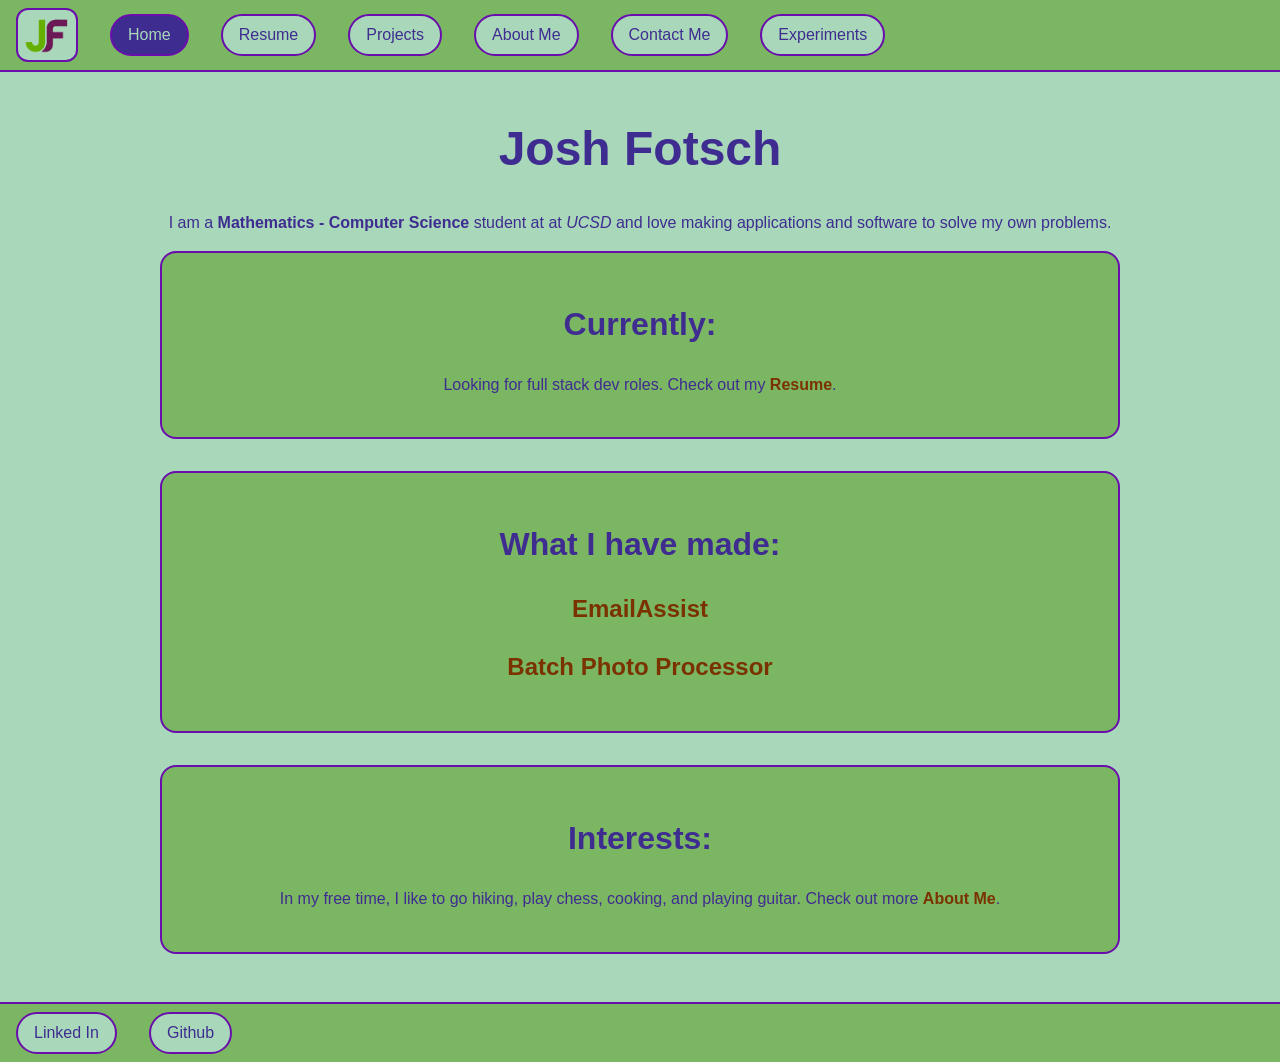
==== index.html @ 29458a07 "chore: init and added existing files" ====
<!DOCTYPE html>
<html lang="en">

<head>
  <meta charset="utf-8">
  <meta name="viewport" content="width=device-width, initial-scale=1">
  <title>Josh Fotsch</title>
  <script src="hello-world.js"></script>
  <link rel="icon" type="image/png" href="media/logo.png">
  <link rel="stylesheet" href="style.css">
</head>

<body>
  <header>
    <picture>
      <source media="(prefers-color-scheme: dark)" srcset="media/logo-dark.png">
      <img src="media/logo.png" alt="Site logo" width="50">
    </picture>
    <nav>
      <ul>
        <li>
          <a href="index.html" aria-current="page">Home</a>
        </li>
        <li>
          <a href="resume.html">Resume</a>
        </li>
        <li>
          <a href="projects.html">Projects</a>
        </li>
        <li>
          <a href="about.html">About Me</a>
        </li>
        <li>
          <a href="contact.html">Contact Me</a>
        </li>
        <li>
          <a href="experiments.html">Experiments</a>
        </li>
      </ul>
    </nav>
  </header>

  <main>
    <h1>Josh Fotsch</h1>
    <p>I am a<b> Mathematics - Computer Science</b> student at at <i>UCSD</i> and love making applications and software
      to solve my
      own problems.</p>

    <section class="currently-section card">
      <h2>Currently:</h2>
      <p>Looking for full stack dev roles. Check out my <a href="resume.html"><strong>Resume</strong></a>.</p>
    </section>

    <section class="projects-section card">
      <h2>What I have made:</h2>
      <article>
        <h3><a href="projects.html#EmailAssist">EmailAssist</a></h3>
      </article>
      <article>
        <h3> <a href="projects.html#Batch-Photo-Processor">Batch Photo Processor</a></h3>
      </article>
    </section>

    <section class="interests-section card">
      <h2>Interests:</h2>
      <p>In my free time, I like to go hiking, play chess, cooking, and playing guitar. Check out more <a
          href="about.html"><strong>About Me</strong></a>.</p>
    </section>

    <hello-world></hello-world>
    <noscript>JavaScript is off. Consider turning it on for full effect!</noscript>

  </main>

  <footer>
    <ul>
      <li>
        <a href="https://www.linkedin.com/in/joshua-fotsch222/">Linked In</a>
      </li>
      <li>
        <a href="https://github.com/joshuafotsch">Github</a>
      </li>
    </ul>
  </footer>
</body>

</html>
---- style.css ----
/* Name: Josh Fotsch
   Repo URL: https://github.com/joshuafotsch/CSE134B-HW3
*/

:root {
    /* Palette */
    --Light-Green: #A8D8B9;
    --Lime-Green: #7BB662;
    --Deep-Slate-Purple: #3f2c91;
    --Royal-Purple: #6A0DAD;
    --Burnt-Orange: #7A3300;

    /* Colors */
    --color-background: var(--Light-Green);
    --color-nav: var(--Lime-Green);
    --color-text: var(--Deep-Slate-Purple);
    --color-link: var(--Burnt-Orange);
    --color-link-visited: var(--Burnt-Orange);
    --color-border: var(--Royal-Purple);
    --color-button-background: var(--Light-Green);
    --color-card-background: var(--Lime-Green);

    /* Font */
    --font-family: Arial, Helvetica, sans-serif;

    /* Layout */
    --content-width: 60rem;
    --space: 1rem;
    --border: 2px solid var(--color-border);
}


/* Global Styles:*/
body {
    display: flex;
    flex-direction: column;
    min-height: 100vh;
    margin: 0;
    background-color: var(--color-nav);
    font-family: var(--font-family);
    color: var(--color-text);
    line-height: 1.6;
}

main {
    text-align: center;
    flex: 1;
    background-color: var(--color-background);
    padding-block: var(--space);
    padding-inline: max(calc(var(--space) * 1.5), (100% - var(--content-width)) / 2);
}

img,
video,
iframe {
    max-width: 100%;
}

img,
video {
    height: auto;
}

h1 {
    font-size: 3rem;
    line-height: 1.2;
}

h2 {
    font-size: 2rem;
    line-height: 1.3;
    text-align: center;
}

h3 {
    font-size: 1.5rem;
    line-height: 1.4;
}

a:link {
    color: var(--color-link);
    text-decoration: none;
}

a:visited {
    color: var(--color-link-visited);
}

/* Header and footer */
header {
    display: flex;
    flex-wrap: wrap;
    align-items: center;
    gap: 2rem;
    padding: 0.5rem 1rem;
    background-color: var(--color-nav);
    border-bottom: var(--border);
}

/* logo inside the header */
header img {
    display: block;
    padding: 0.25rem;
    background-color: var(--color-button-background);
    border: var(--border);
    border-radius: 0.75rem;
}

footer {
    padding: 0.5rem 1rem;
    background-color: var(--color-nav);
    border-top: var(--border);
}

nav ul,
footer ul {
    display: flex;
    flex-wrap: wrap;
    gap: 2rem;
    margin: 0;
    padding: 0;
    list-style-type: none;
}

/* Nav and footer buttons */
nav a:link,
nav a:visited,
footer a:link,
footer a:visited {
    display: inline-block;
    padding: 0.4em 1em;
    border: var(--border);
    border-radius: 999px;
    background-color: var(--color-button-background);
    color: var(--color-text);
}

nav a:hover,
footer a:hover {
    background-color: var(--Royal-Purple);
    color: var(--color-button-background);
}

nav a:focus-visible,
footer a:focus-visible {
    outline: 3px solid var(--Deep-Slate-Purple);
    outline-offset: 3px;
}

/* Current page nav link */
nav a[aria-current="page"] {
    background-color: var(--Deep-Slate-Purple);
    color: var(--color-button-background);
}

/* Card box: home and experiments sections, each project in the list */
.card {
    padding: calc(var(--space) * 1.5);
    background-color: var(--color-card-background);
    border: var(--border);
    border-radius: 1rem;
}

/* Space between sections */
main>section {
    margin-bottom: calc(var(--space) * 2);
}

label {
    font-weight: bold;
}

/* Pill buttons (about + contact) */
button {
    padding: 0.5em 1.5em;
    font: inherit;
    font-weight: bold;
    color: var(--color-button-background);
    background-color: var(--Deep-Slate-Purple);
    border: var(--border);
    border-radius: 999px;
    cursor: pointer;
}

button:hover {
    background-color: var(--Royal-Purple);
}

button:focus-visible {
    outline: 3px solid var(--Deep-Slate-Purple);
    outline-offset: 3px;
}

/* Narrow screens: logo above nav, smaller gaps */
@media (max-width: 40rem) {
    header {
        flex-direction: column;
        align-items: flex-start;
        gap: calc(var(--space) * 0.5);
    }

    nav ul,
    footer ul {
        gap: calc(var(--space) * 0.5);
    }
}

/* Page specific style: */

/* INDEX (index.html) */

/* RESUME (resume.html) */

/* PROJECTS (projects.html) */

/* Remove list numbers */
.project-list {
    list-style-type: none;
    padding: 0;
    margin: 0;
}

/* Adjacent sibling combinator: space between projects */
.project-list>li+li {
    margin-top: calc(var(--space) * 2);
}

/* Narrow screens: text, then screenshot below */
project-card {
    text-align: left;
    display: grid;
    column-gap: calc(var(--space) * 1.5);
    align-items: start;
}

project-card>h2 {
    margin-top: 0;
}

/* Screenshot fills its column, so it grows with the screen */
project-card>img {
    width: 100%;
    box-shadow: 0 0.25rem 0.75rem rgb(0 0 0 / 0.3);
}

/* Wider screens: text 1/3, screenshot 2/3, side by side */
@media (min-width: 48rem) {
    project-card {
        grid-template-columns: 1fr 2fr;
        grid-template-rows: auto auto 1fr;
    }

    /* Child combinator: text in the narrow column */
    project-card>* {
        grid-column: 1;
    }

    project-card>img {
        grid-column: 2;
        grid-row: 1 / 4;
    }

    /* Zig-zag: every second project flips sides */
    .project-list>li:nth-child(even) project-card {
        grid-template-columns: 2fr 1fr;
    }

    .project-list>li:nth-child(even) project-card>* {
        grid-column: 2;
    }

    .project-list>li:nth-child(even) project-card>img {
        grid-column: 1;
    }
}

/* ABOUT (about.html) */
.page-about main>section {
    display: grid;
    grid-template-columns: 1fr 1fr;
    gap: var(--space);
    align-items: start;
}

.page-about main>section>* {
    grid-column: 1 / -1;
}

.page-about main>section>img {
    grid-column: auto;
    width: 100%;
}

.page-about main>section>h2 {
    display: flex;
    align-items: center;
    gap: var(--space);
    margin: 0;
}

.page-about main>section>h2::before,
.page-about main>section>h2::after {
    content: "";
    flex: 1;
    border-top: var(--border);
}

.page-about button {
    justify-self: center;
}

.page-about progress {
    width: 100%;
    height: 1.25rem;
    accent-color: var(--Royal-Purple);
}

.page-about ol {
    list-style-position: inside;
    padding: 0;
}

.page-about ol li {
    margin-bottom: 0.25em;
}

.page-about ol li::marker {
    color: var(--Royal-Purple);
    font-weight: bold;
}

/* Narrow screens: stack the photos */
@media (max-width: 40rem) {
    .page-about main>section {
        grid-template-columns: 1fr;
    }
}


/* CONTACT (contact.html) */
form {
    max-width: 35rem;
    margin-inline: auto;
    text-align: left;
}

form fieldset {
    display: flex;
    flex-direction: column;
    gap: calc(var(--space) * 0.5);
    margin: 0;
    padding: calc(var(--space) * 1.5);
    background-color: var(--color-button-background);
    border: var(--border);
    border-radius: 1rem;
}

legend {
    padding: 0 0.5em;
    font-size: 1.2rem;
    font-weight: bold;
}

input[type="email"],
textarea {
    width: 100%;
    box-sizing: border-box;
    padding: 0.5em 0.75em;
    font: inherit;
    color: var(--color-text);
    border: var(--border);
    border-radius: 0.5rem;
}

/* Submit button */
form button {
    align-self: flex-start;
}

input:focus-visible,
textarea:focus-visible {
    outline: 3px solid var(--Deep-Slate-Purple);
    outline-offset: 3px;
}

/* EXPERIMENTS (experiments.html) */
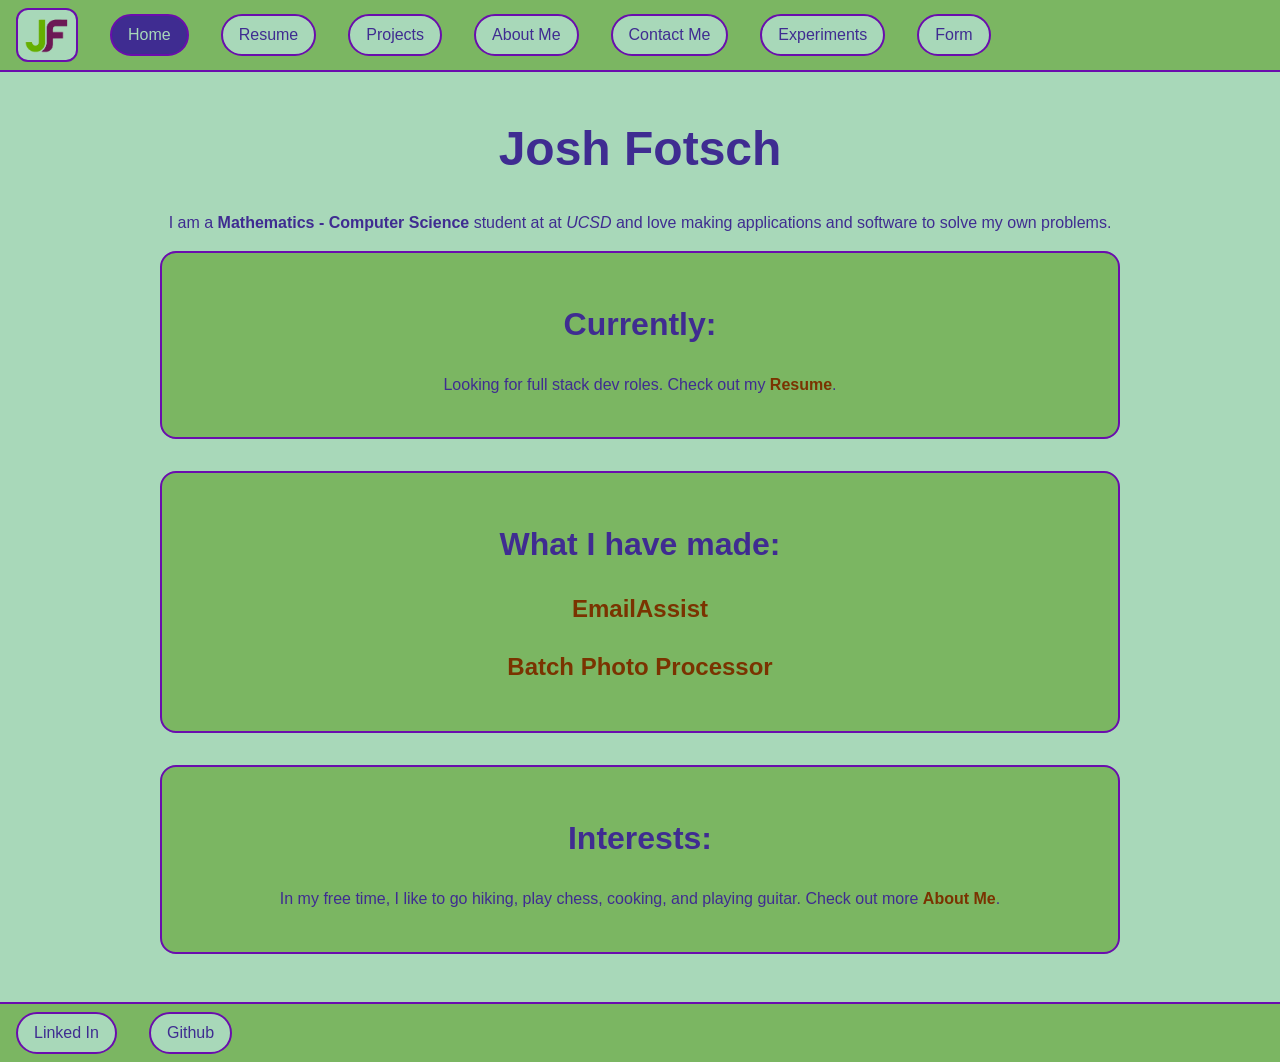
==== commit 54e9045b: "feat: added no form js page" ====
--- a/index.html
+++ b/index.html
@@ -35,6 +35,9 @@
         </li>
         <li>
           <a href="experiments.html">Experiments</a>
+        </li>
+        <li>
+          <a href="form-no-js.html">Form</a>
         </li>
       </ul>
     </nav>
--- a/style.css
+++ b/style.css
@@ -362,6 +362,7 @@
 }
 
 input[type="email"],
+input[type="text"],
 textarea {
     width: 100%;
     box-sizing: border-box;
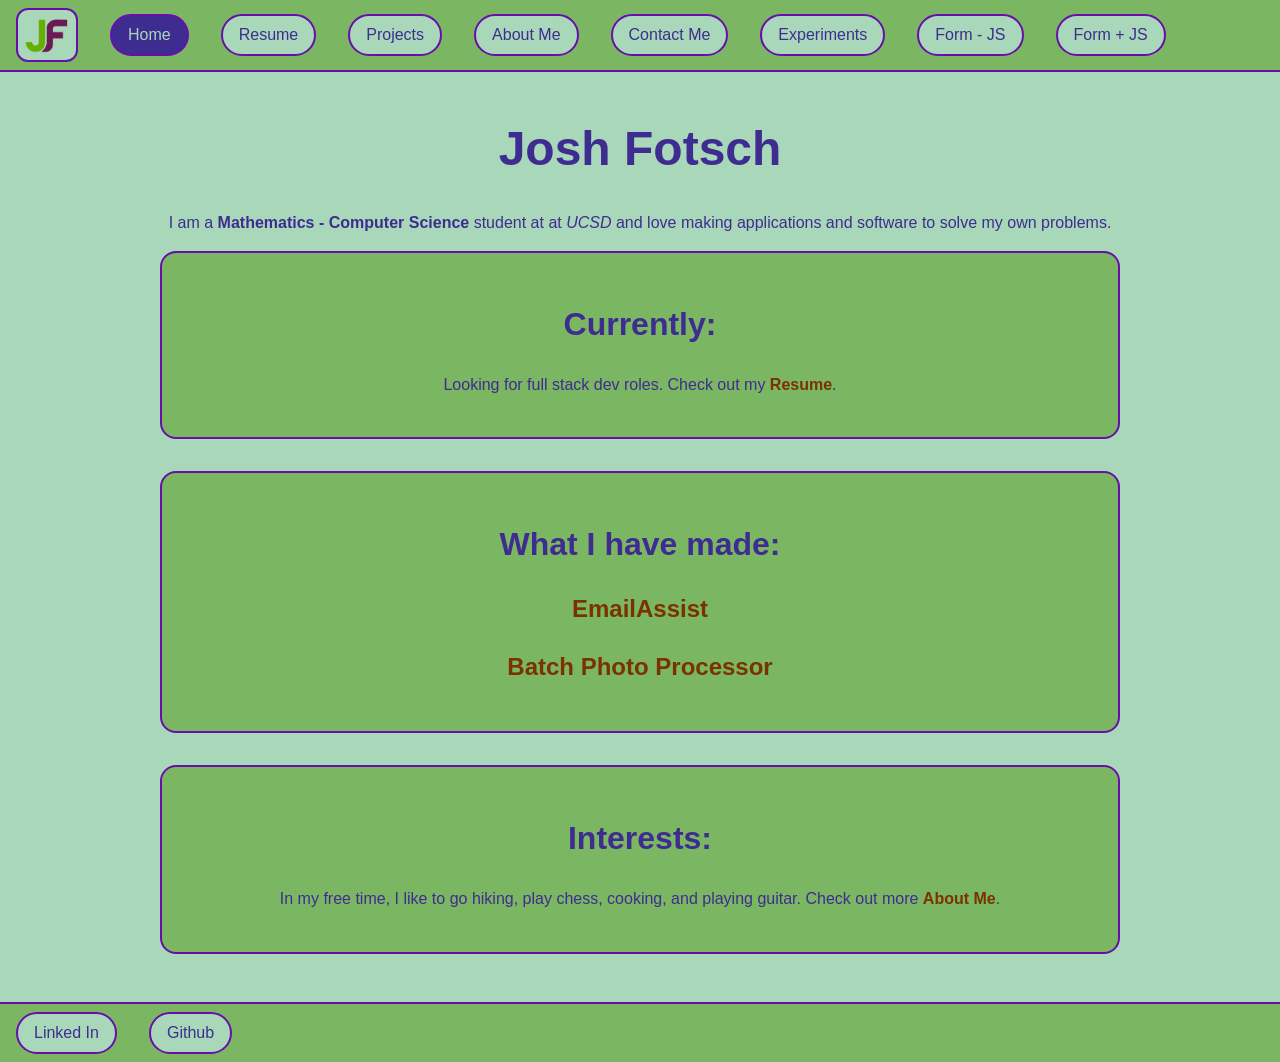
==== commit bee4d837: "feat: started part 3 form with js" ====
--- a/index.html
+++ b/index.html
@@ -37,7 +37,10 @@
           <a href="experiments.html">Experiments</a>
         </li>
         <li>
-          <a href="form-no-js.html">Form</a>
+          <a href="form-no-js.html">Form - JS</a>
+        </li>
+        <li>
+          <a href="form-with-js.html">Form + JS</a>
         </li>
       </ul>
     </nav>
--- a/style.css
+++ b/style.css
@@ -384,4 +384,47 @@
     outline-offset: 3px;
 }
 
-/* EXPERIMENTS (experiments.html) */+/* EXPERIMENTS (experiments.html) */
+
+/* Form No JS */
+input:user-valid,
+select:user-valid,
+textarea:user-valid {
+    border: 2px solid #2e7d32;
+}
+
+input:user-invalid,
+select:user-invalid,
+textarea:user-invalid {
+    border: 2px solid #d32f2f;
+    border-style: dashed;
+}
+
+#form-instructions {
+    text-align: start;
+    margin: 0;
+}
+
+.error {
+    color: red;
+    margin: 0;
+    white-space: pre-line;
+}
+
+#name-info,
+#email-info,
+#comments-info {
+    display: flex;
+    flex-direction: row;
+    justify-content: space-between;
+    align-items: baseline;
+    margin: 0;
+}
+
+.char-limit {
+    margin: 0;
+}
+
+.char-limit.low {
+    color: red
+}
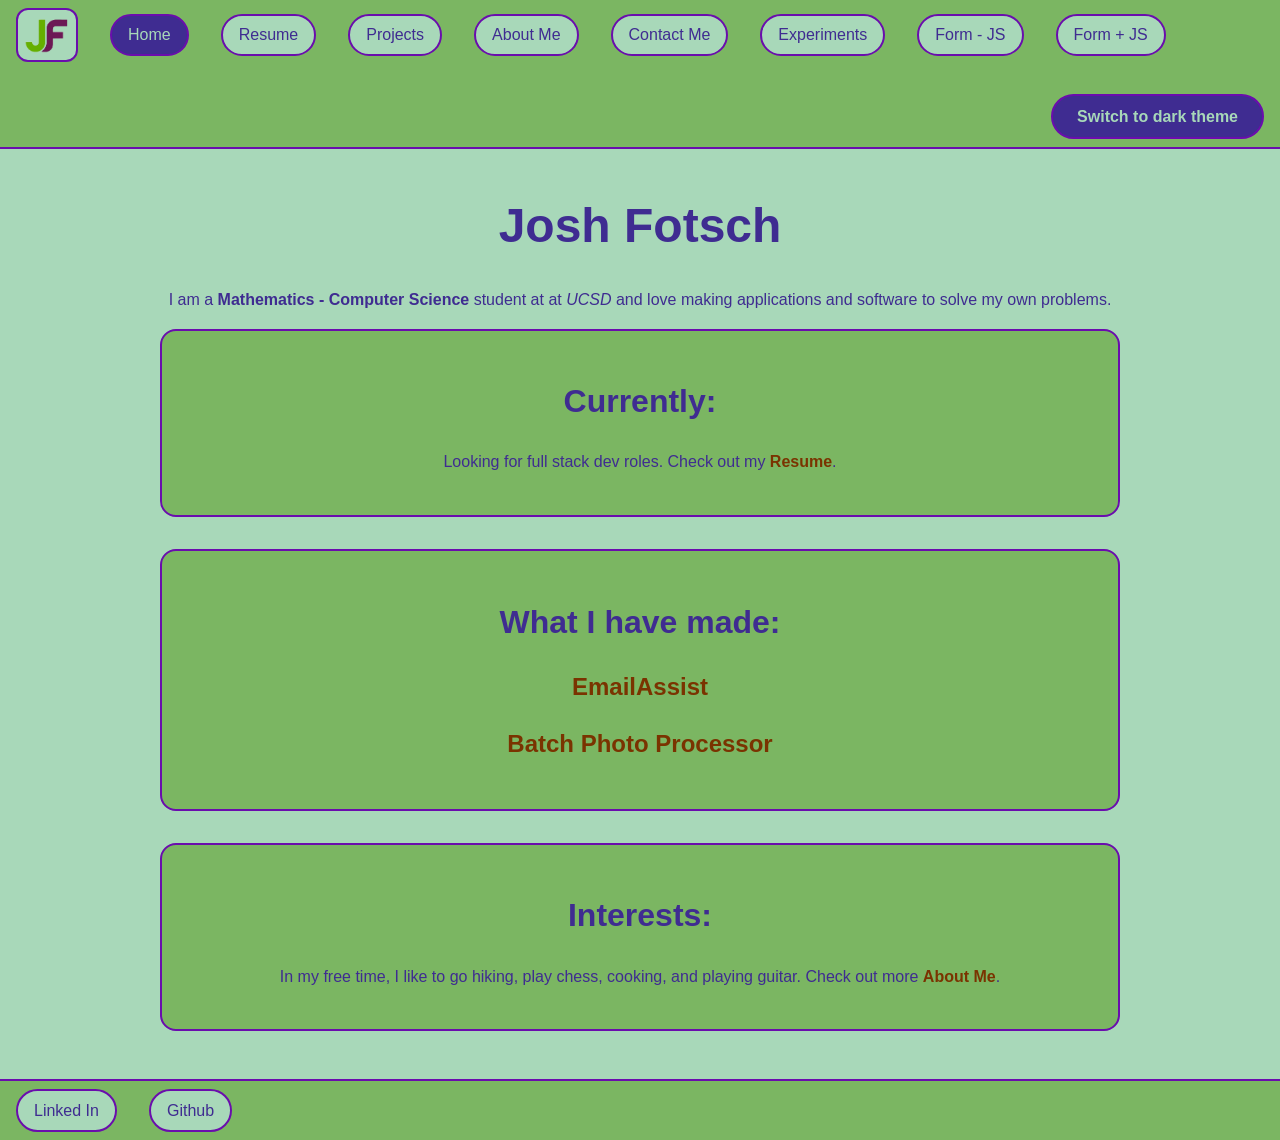
==== commit 1ff9dfc9: "feat: added dark theme for part 4.1" ====
--- a/index.html
+++ b/index.html
@@ -8,6 +8,7 @@
   <script src="hello-world.js"></script>
   <link rel="icon" type="image/png" href="media/logo.png">
   <link rel="stylesheet" href="style.css">
+  <script src="theme.js"></script>
 </head>
 
 <body>
--- a/style.css
+++ b/style.css
@@ -19,6 +19,16 @@
     --color-border: var(--Royal-Purple);
     --color-button-background: var(--Light-Green);
     --color-card-background: var(--Lime-Green);
+    --color-accent: var(--Deep-Slate-Purple);
+    --color-on-accent: var(--Light-Green);
+    --color-hover: var(--Royal-Purple);
+    --color-focus: var(--Deep-Slate-Purple);
+    --color-input-background: #ffffff;
+    --color-valid: #2e7d32;
+    --color-invalid: #d32f2f;
+    --color-error: red;
+
+    color-scheme: light;
 
     /* Font */
     --font-family: Arial, Helvetica, sans-serif;
@@ -27,6 +37,34 @@
     --content-width: 60rem;
     --space: 1rem;
     --border: 2px solid var(--color-border);
+}
+
+/* Dark theme: turned on by theme.js setting data-theme="dark" on <html>.
+   Without JS defaults to light */
+:root[data-theme="dark"] {
+    --color-background: #1e1a2e;
+    --color-nav: #2b2350;
+    --color-text: #e6f4ea;
+    --color-link: #ffb37a;
+    --color-link-visited: #ffb37a;
+    --color-border: #b79cff;
+    --color-button-background: #3a3066;
+    --color-card-background: #2b2350;
+    --color-accent: #c9b6ff;
+    --color-on-accent: #1e1a2e;
+    --color-hover: #a98bff;
+    --color-focus: #ffd27a;
+    --color-input-background: #14111f;
+    --color-valid: #81c784;
+    --color-invalid: #ff8a80;
+    --color-error: #ff8a80;
+
+    color-scheme: dark;
+}
+
+/* Theme toggle (created by theme.js, so it never appears without JS) */
+#theme-toggle {
+    margin-inline-start: auto;
 }
 
 
@@ -137,20 +175,20 @@
 
 nav a:hover,
 footer a:hover {
-    background-color: var(--Royal-Purple);
-    color: var(--color-button-background);
+    background-color: var(--color-hover);
+    color: var(--color-on-accent);
 }
 
 nav a:focus-visible,
 footer a:focus-visible {
-    outline: 3px solid var(--Deep-Slate-Purple);
+    outline: 3px solid var(--color-focus);
     outline-offset: 3px;
 }
 
 /* Current page nav link */
 nav a[aria-current="page"] {
-    background-color: var(--Deep-Slate-Purple);
-    color: var(--color-button-background);
+    background-color: var(--color-accent);
+    color: var(--color-on-accent);
 }
 
 /* Card box: home and experiments sections, each project in the list */
@@ -175,19 +213,19 @@
     padding: 0.5em 1.5em;
     font: inherit;
     font-weight: bold;
-    color: var(--color-button-background);
-    background-color: var(--Deep-Slate-Purple);
+    color: var(--color-on-accent);
+    background-color: var(--color-accent);
     border: var(--border);
     border-radius: 999px;
     cursor: pointer;
 }
 
 button:hover {
-    background-color: var(--Royal-Purple);
+    background-color: var(--color-hover);
 }
 
 button:focus-visible {
-    outline: 3px solid var(--Deep-Slate-Purple);
+    outline: 3px solid var(--color-focus);
     outline-offset: 3px;
 }
 
@@ -203,6 +241,10 @@
     footer ul {
         gap: calc(var(--space) * 0.5);
     }
+
+    #theme-toggle {
+        margin-inline-start: 0;
+    }
 }
 
 /* Page specific style: */
@@ -312,7 +354,7 @@
 .page-about progress {
     width: 100%;
     height: 1.25rem;
-    accent-color: var(--Royal-Purple);
+    accent-color: var(--color-hover);
 }
 
 .page-about ol {
@@ -325,7 +367,7 @@
 }
 
 .page-about ol li::marker {
-    color: var(--Royal-Purple);
+    color: var(--color-border);
     font-weight: bold;
 }
 
@@ -369,6 +411,7 @@
     padding: 0.5em 0.75em;
     font: inherit;
     color: var(--color-text);
+    background-color: var(--color-input-background);
     border: var(--border);
     border-radius: 0.5rem;
 }
@@ -380,7 +423,7 @@
 
 input:focus-visible,
 textarea:focus-visible {
-    outline: 3px solid var(--Deep-Slate-Purple);
+    outline: 3px solid var(--color-focus);
     outline-offset: 3px;
 }
 
@@ -390,13 +433,13 @@
 input:user-valid,
 select:user-valid,
 textarea:user-valid {
-    border: 2px solid #2e7d32;
+    border: 2px solid var(--color-valid);
 }
 
 input:user-invalid,
 select:user-invalid,
 textarea:user-invalid {
-    border: 2px solid #d32f2f;
+    border: 2px solid var(--color-invalid);
     border-style: dashed;
 }
 
@@ -406,7 +449,7 @@
 }
 
 .error {
-    color: red;
+    color: var(--color-error);
     margin: 0;
     white-space: pre-line;
 }
@@ -426,5 +469,5 @@
 }
 
 .char-limit.low {
-    color: red
+    color: var(--color-error);
 }
